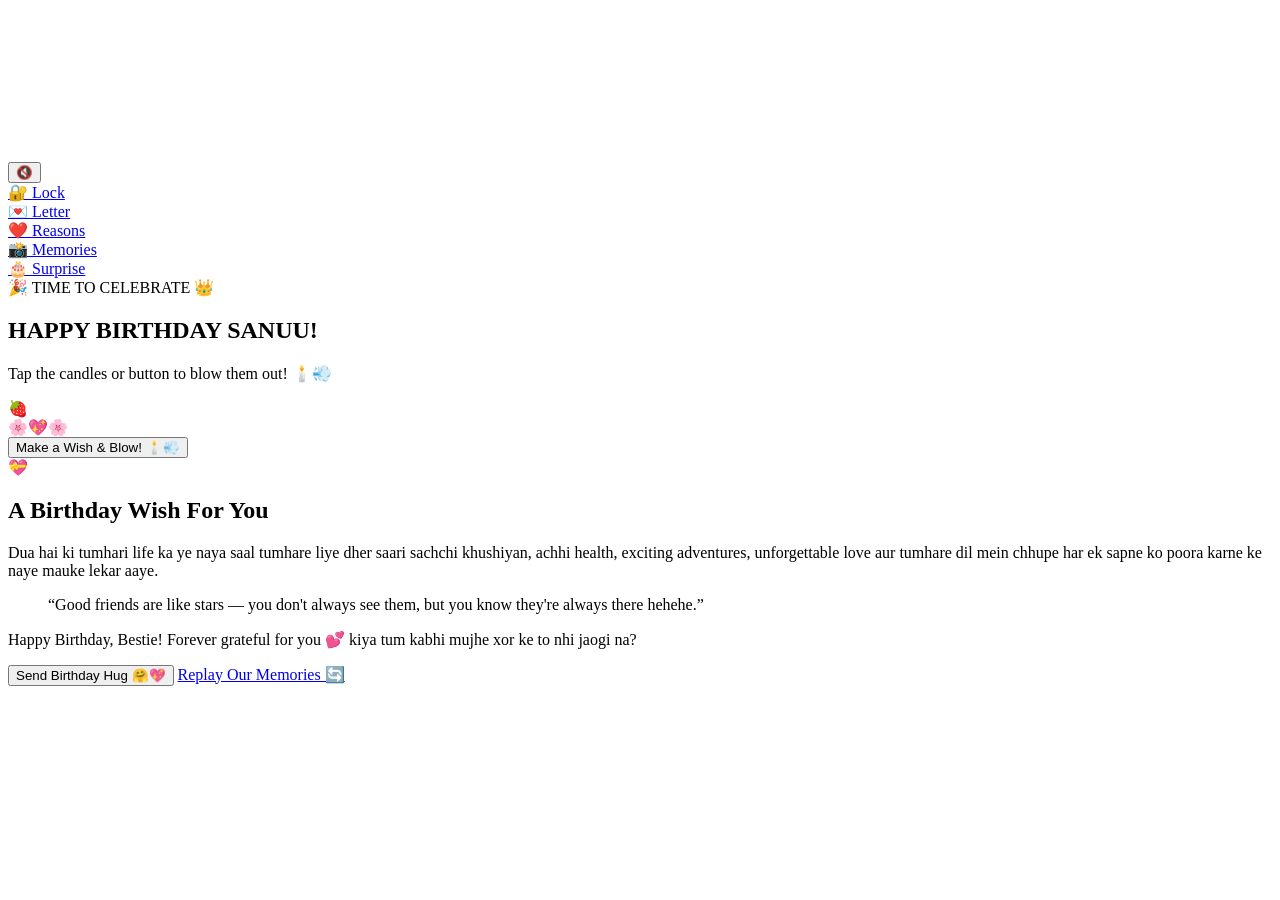
==== final.html @ 8ac352ba "Add files via upload" ====
<!DOCTYPE html>
<html lang="en">
<head>
  <meta charset="UTF-8">
  <meta name="viewport" content="width=device-width, initial-scale=1.0, maximum-scale=5.0">
  <meta name="description" content="Happy Birthday Sanuu! A grand celebration with cakes, candles, wishes, and love.">
  <meta name="theme-color" content="#ffe3ec">
  <title>Happy Birthday Surprise! 🎂 - Happy Birthday Sanuu! 💖✨</title>

  <!-- Google Fonts for Dreamy Typography -->
  <link rel="preconnect" href="https://fonts.googleapis.com">
  <link rel="preconnect" href="https://fonts.gstatic.com" crossorigin>
  <link href="https://fonts.googleapis.com/css2?family=Caveat:wght@600;700&family=Dancing+Script:wght@600;700&family=Nunito:wght@400;600;700;800;900&family=Quicksand:wght@500;600;700&family=Sacramento&display=swap" rel="stylesheet">

  <!-- Shared Stylesheets -->
  <link rel="stylesheet" href="css/style.css">
  <link rel="stylesheet" href="css/animations.css">
  <link rel="stylesheet" href="css/responsive.css">
</head>
<body>

  <!-- Background Particle & Confetti Canvas -->
  <canvas id="particleCanvas" class="particle-canvas-layer"></canvas>

  <!-- Floating Audio Mute / Unmute Control -->
  <aside class="floating-controls">
    <button id="musicToggleBtn" class="floating-music-btn" aria-label="Toggle background music" title="Toggle background music">
      <span class="music-icon-disc">🔇</span>
    </button>
  </aside>

  <!-- Navigation / Progress Tracker -->
  <nav class="nav-progress-wrapper" aria-label="Surprise progress">
    <div class="nav-track" id="navTrack">
      <a href="index.html" class="nav-dot completed" data-step="1" title="Age Lock" aria-label="Go to Age Lock">
        <span class="dot-icon">🔐</span>
        <span class="dot-label">Lock</span>
      </a>
      <div class="nav-line"></div>
      <a href="letter.html" class="nav-dot completed" data-step="2" title="Birthday Letter" aria-label="Go to Birthday Letter">
        <span class="dot-icon">💌</span>
        <span class="dot-label">Letter</span>
      </a>
      <div class="nav-line"></div>
      <a href="reasons.html" class="nav-dot completed" data-step="3" title="Why You're Special" aria-label="Go to Why You're Special">
        <span class="dot-icon">❤️</span>
        <span class="dot-label">Reasons</span>
      </a>
      <div class="nav-line"></div>
      <a href="gallery.html" class="nav-dot completed" data-step="4" title="Our Memories" aria-label="Go to Our Memories">
        <span class="dot-icon">📸</span>
        <span class="dot-label">Memories</span>
      </a>
      <div class="nav-line"></div>
      <a href="final.html" class="nav-dot active completed" data-step="5" title="Birthday Surprise" aria-label="Go to Birthday Surprise">
        <span class="dot-icon">🎂</span>
        <span class="dot-label">Surprise</span>
      </a>
    </div>
  </nav>

  <!-- Main Content Presentation -->
  <main class="main-content-flow">

    <!-- ========================================================
         PAGE 5: THE FINAL BIRTHDAY SURPRISE 🎂
         ======================================================== -->
    <section id="section-surprise" class="page-section active" aria-hidden="false">
      <div class="section-container surprise-section-container">
        
        <header class="section-title-wrap celebration-header">
          <span class="celebration-badge">🎉 TIME TO CELEBRATE 👑</span>
          <h1 id="surpriseHeading" class="grand-birthday-heading">HAPPY BIRTHDAY SANUU!</h1>
          <p id="candlePromptText" class="candle-prompt-text">Tap the candles or button to blow them out! 🕯️💨</p>
        </header>

        <!-- Big Animated Birthday Cake -->
        <div class="cake-stage-wrapper">
          <div class="birthday-cake" id="birthdayCake" title="Tap cake to blow candles">
            
            <!-- Candles on Top -->
            <div class="cake-candles-row">
              <div class="candle">
                <div class="candle-flame"></div>
                <div class="candle-stick candle-stripe-1"></div>
              </div>
              <div class="candle candle-center">
                <div class="candle-flame"></div>
                <div class="candle-stick candle-stripe-2"></div>
              </div>
              <div class="candle">
                <div class="candle-flame"></div>
                <div class="candle-stick candle-stripe-3"></div>
              </div>
            </div>

            <!-- Top Layer -->
            <div class="cake-tier tier-top">
              <div class="tier-frosting-drips"></div>
              <div class="tier-strawberry">🍓</div>
              <div class="tier-cream-rosettes"></div>
            </div>

            <!-- Middle Layer -->
            <div class="cake-tier tier-middle">
              <div class="tier-frosting-drips"></div>
              <div class="tier-decorations">
                <span>🌸</span><span>💖</span><span>🌸</span>
              </div>
            </div>

            <!-- Bottom Layer -->
            <div class="cake-tier tier-bottom">
              <div class="tier-frosting-drips"></div>
              <div class="tier-pearls"></div>
            </div>

            <!-- Cake Plate Stand -->
            <div class="cake-plate"></div>
          </div>
        </div>

        <!-- Candle Blow Button -->
        <div class="candle-btn-wrap">
          <button type="button" id="candleBlowBtn" class="pill-btn candle-action-btn">
            <span>Make a Wish & Blow! 🕯️💨</span>
          </button>
        </div>

        <!-- Personalized Birthday Wish Card -->
        <article class="wish-card">
          <div class="wish-card-ribbon">💝</div>
          <h2 id="wishCardTitle" class="wish-card-title">A Birthday Wish For You</h2>
          <p id="wishCardText" class="wish-card-text">
            Dua hai ki tumhari life ka ye naya saal tumhare liye dher saari sachchi khushiyan, achhi health, exciting adventures, unforgettable love aur tumhare dil mein chhupe har ek sapne ko poora karne ke naye mauke lekar aaye.
          </p>
          <blockquote id="finalQuote" class="wish-quote">
            “Good friends are like stars — you don't always see them, but you know they're always there hehehe.”
          </blockquote>
          <p id="finalSignature" class="wish-signature">
           Happy Birthday, Bestie! Forever grateful for you 💕  kiya tum kabhi mujhe xor ke to nhi jaogi na?
          </p>
        </article>

        <!-- Final Action Buttons -->
        <div class="final-actions-row">
          <button type="button" id="sendHugBtn" class="pill-btn secondary-pill">
            <span>Send Birthday Hug 🤗💖</span>
          </button>
          <a href="letter.html" id="restartBtn" class="pill-btn restart-action-btn">
            <span>Replay Our Memories 🔄</span>
          </a>
        </div>

      </div>
    </section>

  </main>

  <!-- Shared Scripts -->
  <script src="js/config.js"></script>
  <script src="js/audio.js"></script>
  <script src="js/particles.js"></script>
  <script src="js/app.js"></script>
</body>
</html>
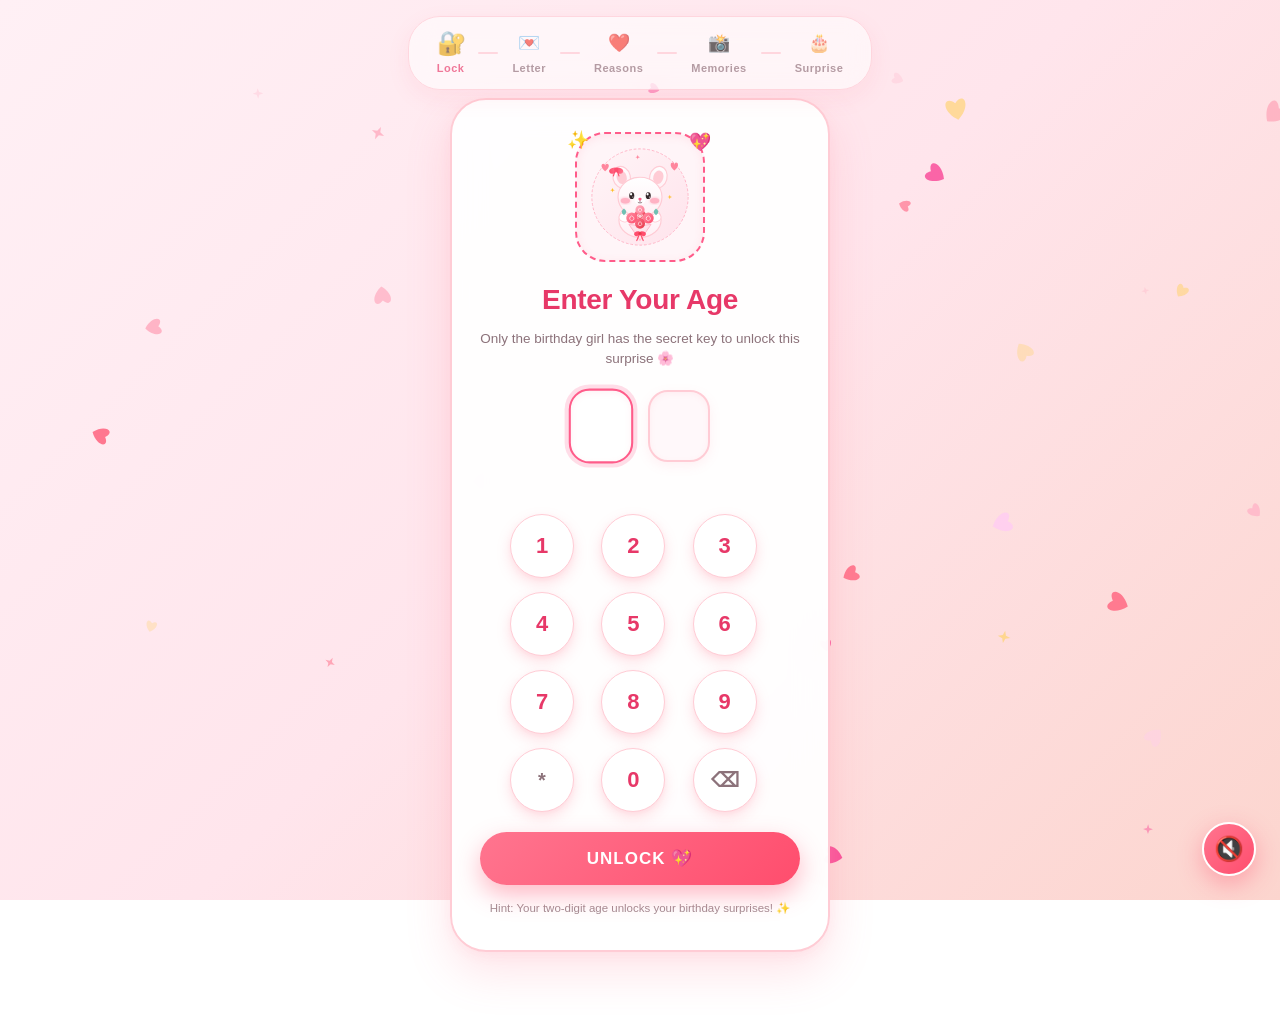
==== commit d9e7795e: "Add files via upload" ====
--- a/final.html
+++ b/final.html
@@ -12,10 +12,10 @@
   <link rel="preconnect" href="https://fonts.gstatic.com" crossorigin>
   <link href="https://fonts.googleapis.com/css2?family=Caveat:wght@600;700&family=Dancing+Script:wght@600;700&family=Nunito:wght@400;600;700;800;900&family=Quicksand:wght@500;600;700&family=Sacramento&display=swap" rel="stylesheet">
 
-  <!-- Shared Stylesheets -->
-  <link rel="stylesheet" href="css/style.css">
-  <link rel="stylesheet" href="css/animations.css">
-  <link rel="stylesheet" href="css/responsive.css">
+  <!-- Shared Stylesheets (Auto-resolves for GitHub Pages and subfolders) -->
+  <link rel="stylesheet" href="style.css" onerror="this.onerror=null;this.href='css/style.css';">
+  <link rel="stylesheet" href="animations.css" onerror="this.onerror=null;this.href='css/animations.css';">
+  <link rel="stylesheet" href="responsive.css" onerror="this.onerror=null;this.href='css/responsive.css';">
 </head>
 <body>
 
@@ -157,10 +157,10 @@
 
   </main>
 
-  <!-- Shared Scripts -->
-  <script src="js/config.js"></script>
-  <script src="js/audio.js"></script>
-  <script src="js/particles.js"></script>
-  <script src="js/app.js"></script>
+  <!-- Shared Scripts (Auto-resolves for GitHub Pages and subfolders) -->
+  <script src="config.js" onerror="this.onerror=null;this.src='js/config.js';"></script>
+  <script src="audio.js" onerror="this.onerror=null;this.src='js/audio.js';"></script>
+  <script src="particles.js" onerror="this.onerror=null;this.src='js/particles.js';"></script>
+  <script src="app.js" onerror="this.onerror=null;this.src='js/app.js';"></script>
 </body>
 </html>
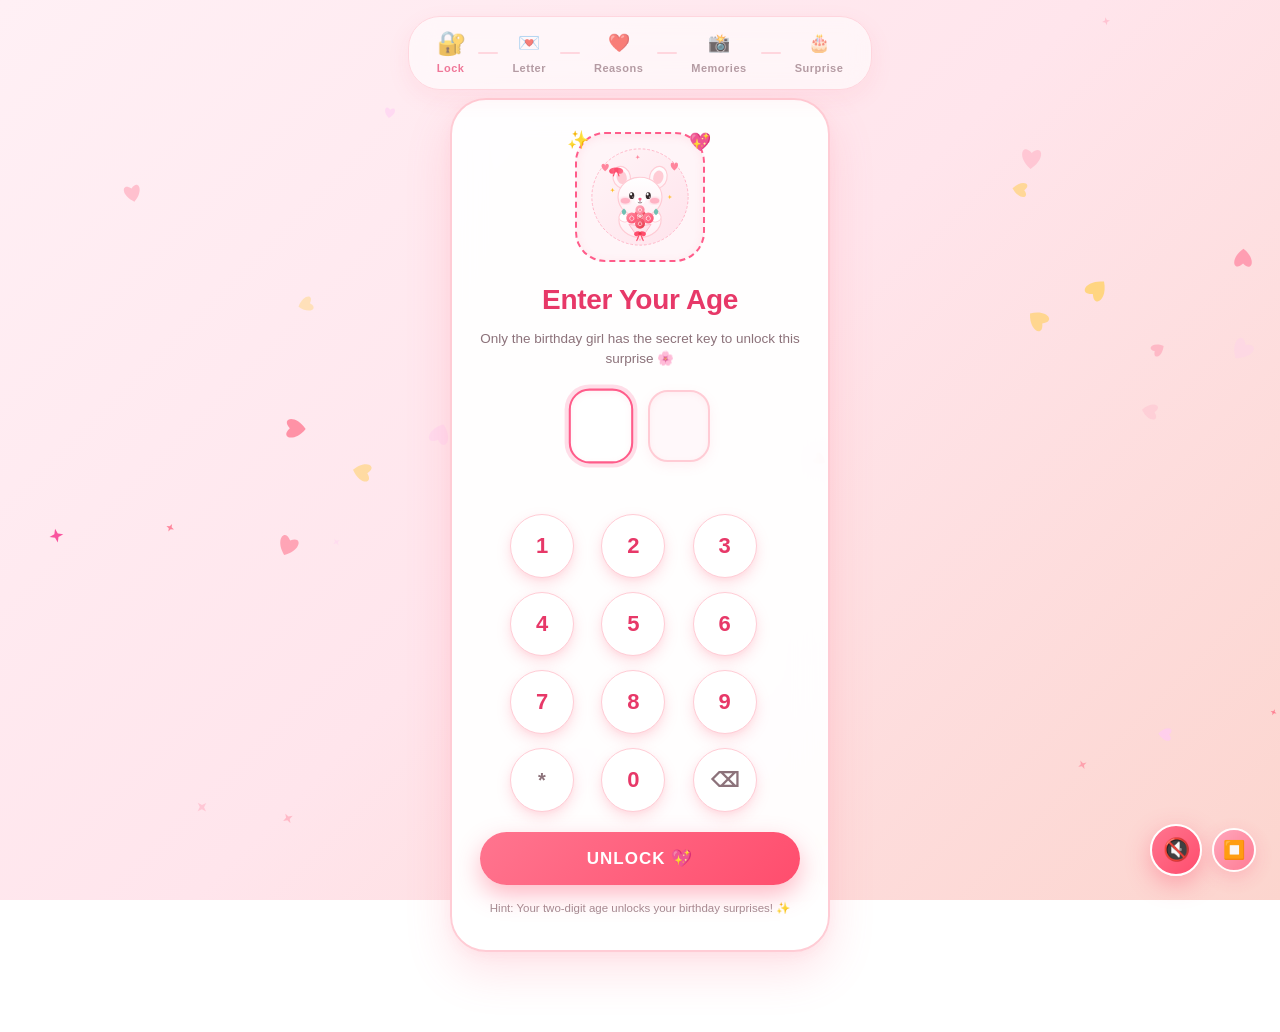
==== commit 212c6161: "Add files via upload" ====
--- a/final.html
+++ b/final.html
@@ -22,11 +22,15 @@
   <!-- Background Particle & Confetti Canvas -->
   <canvas id="particleCanvas" class="particle-canvas-layer"></canvas>
 
-  <!-- Floating Audio Mute / Unmute Control -->
-  <aside class="floating-controls">
-    <button id="musicToggleBtn" class="floating-music-btn" aria-label="Toggle background music" title="Toggle background music">
+  <!-- Floating Audio Controls (Play/Pause & Stop) -->
+  <aside class="floating-controls" aria-label="Music controls">
+    <button id="musicToggleBtn" class="floating-music-btn" aria-label="Play background music" title="Play / Pause background music">
       <span class="music-icon-disc">🔇</span>
     </button>
+    <button id="musicStopBtn" class="floating-stop-btn" aria-label="Stop background music" title="Stop background music">
+      <span class="music-icon-stop">⏹️</span>
+    </button>
+    <audio id="bgMusic" preload="auto" loop src="assets/music/birthday-lofi.mp3"></audio>
   </aside>
 
   <!-- Navigation / Progress Tracker -->
